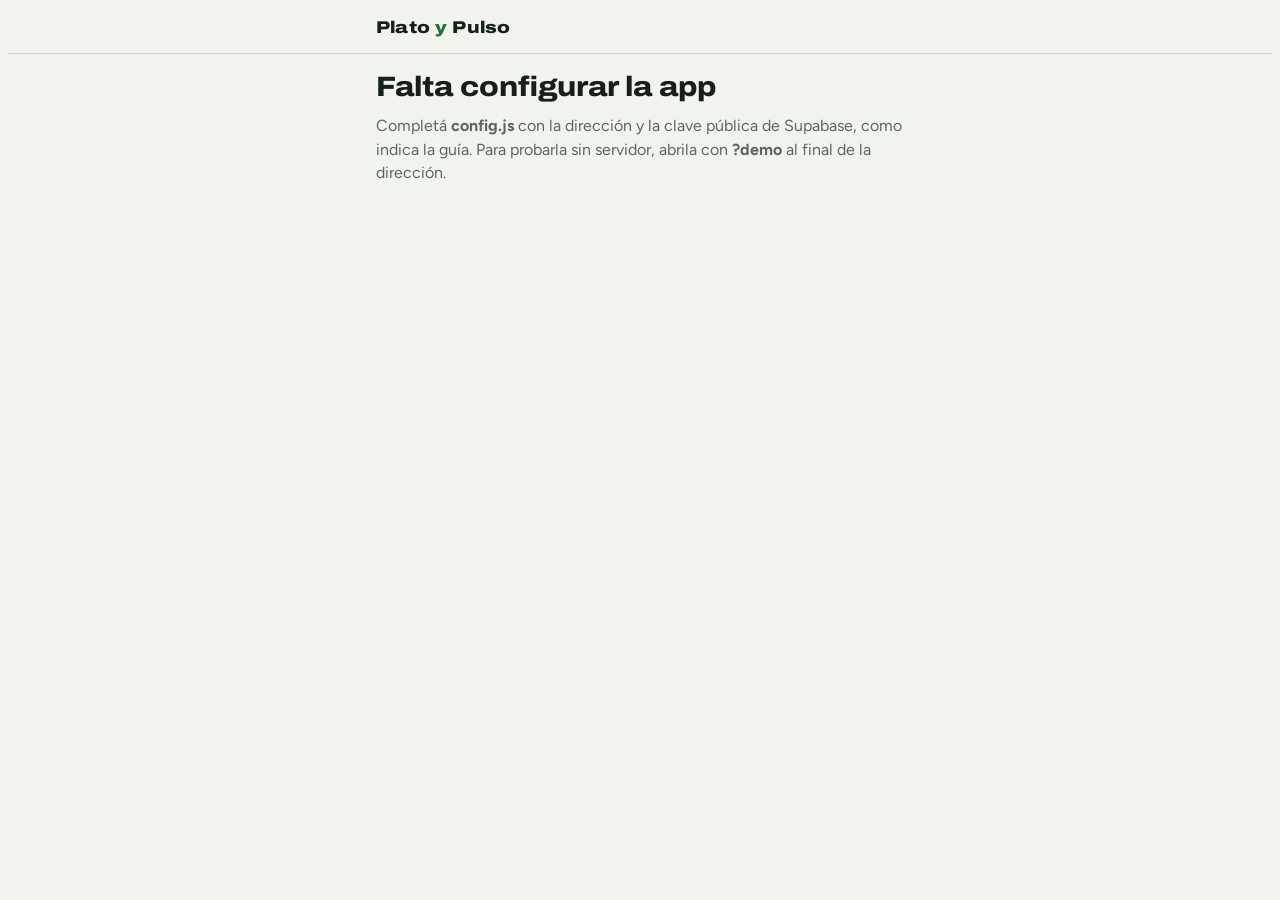
==== web/index.html @ 0698eb81 "Plato y Pulso: primera versión web (app, base de datos, IA y guía) Co-Authored-By: Claude Opus 5.5 <" ====
<!doctype html>
<html lang="es-UY">
<head>
<meta charset="utf-8">
<meta name="viewport" content="width=device-width,initial-scale=1,viewport-fit=cover">
<title>Plato y Pulso</title>
<meta name="description" content="Seguimiento de comidas, entrenamiento y hábitos, con estimaciones y recetas con IA.">
<meta name="theme-color" content="#2D6A3A" media="(prefers-color-scheme: light)">
<meta name="theme-color" content="#101612" media="(prefers-color-scheme: dark)">
<meta name="apple-mobile-web-app-capable" content="yes">
<meta name="apple-mobile-web-app-title" content="Plato y Pulso">
<link rel="manifest" href="manifest.webmanifest">
<link rel="icon" href="icons/icono.svg" type="image/svg+xml">
<link rel="apple-touch-icon" href="icons/apple-touch-icon.png">
<link rel="preconnect" href="https://fonts.googleapis.com">
<link rel="preconnect" href="https://fonts.gstatic.com" crossorigin>
<link rel="stylesheet" href="https://fonts.googleapis.com/css2?family=Archivo:wdth,wght@62..125,100..900&family=Figtree:wght@400;500;600;700&display=swap">
<link rel="stylesheet" href="styles.css">
</head>
<body>

<header class="top">
  <div class="in">
    <div class="brand"><span class="logo" id="logo">Plato <i>y</i> Pulso</span><span class="rt"><span class="sync" id="sync">Cargando…</span><button class="gear" data-a="ajustes" aria-label="Ajustes"><svg viewBox="0 0 24 24" aria-hidden="true"><circle cx="12" cy="12" r="3"/><path d="M19.4 15a1.7 1.7 0 00.3 1.8l.1.1a2 2 0 11-2.8 2.8l-.1-.1a1.7 1.7 0 00-1.8-.3 1.7 1.7 0 00-1 1.5V21a2 2 0 11-4 0v-.1a1.7 1.7 0 00-1.1-1.5 1.7 1.7 0 00-1.8.3l-.1.1a2 2 0 11-2.8-2.8l.1-.1a1.7 1.7 0 00.3-1.8 1.7 1.7 0 00-1.5-1H3a2 2 0 110-4h.1a1.7 1.7 0 001.5-1.1 1.7 1.7 0 00-.3-1.8l-.1-.1a2 2 0 112.8-2.8l.1.1a1.7 1.7 0 001.8.3H9a1.7 1.7 0 001-1.5V3a2 2 0 114 0v.1a1.7 1.7 0 001 1.5 1.7 1.7 0 001.8-.3l.1-.1a2 2 0 112.8 2.8l-.1.1a1.7 1.7 0 00-.3 1.8V9a1.7 1.7 0 001.5 1H21a2 2 0 110 4h-.1a1.7 1.7 0 00-1.5 1z"/></svg></button></span></div>
    <div class="who" id="who" hidden></div>
  </div>
</header>

<main id="app"></main>

<nav class="tabs" aria-label="Secciones">
  <div class="in" id="tabs"></div>
</nav>

<div id="sheet" hidden><div id="sheetPanel" role="dialog" aria-modal="true"></div></div>
<div class="toast" id="toast" hidden></div>


<noscript><p style="padding:16px">Esta app necesita JavaScript.</p></noscript>
<script src="vendor/supabase.js"></script>
<script src="config.js"></script>
<script src="backend.js"></script>
<script src="app.js"></script>
</body>
</html>
---- web/styles.css ----
/* Layout: app de una columna (máx 560px), cabecera fija con selector de persona, pestañas grandes abajo, hojas que suben desde abajo para cargar datos */
:root{
  --bg:#F1F4EC; --surface:#FFFFFF; --sunk:#E6EBDF; --ink:#16201A; --muted:#5A675D; --line:#D3DACB;
  --accent:#2D6A3A; --accent-ink:#FFFFFF; --accent-soft:#DAEADB;
  --kcal:#B0650A; --kcal-soft:#F5E5CB; --prot:#1E6384; --prot-soft:#D4E7F0;
  --veg:#5E8A1E; --veg-soft:#E3EED0; --agua:#2C7FA8;
  --warn:#A3461C; --warn-soft:#F5DFD3;
  --display:"Archivo","Arial Narrow",system-ui,sans-serif;
  --body:"Figtree",system-ui,-apple-system,"Segoe UI",Roboto,sans-serif;
  --r:16px;
}
@media (prefers-color-scheme: dark){:root:not([data-theme="light"]){
  --bg:#101612; --surface:#18211B; --sunk:#212B24; --ink:#E7EEE6; --muted:#98A69B; --line:#2D3930;
  --accent:#7DC08A; --accent-ink:#0D1A10; --accent-soft:#213729;
  --kcal:#E8A54A; --kcal-soft:#382A15; --prot:#72B5D8; --prot-soft:#152F3B;
  --veg:#A6CF5E; --veg-soft:#26321A; --agua:#6EC0E8;
  --warn:#E68B60; --warn-soft:#3A2219; color-scheme:dark;
}}
:root[data-theme="dark"]{
  --bg:#101612; --surface:#18211B; --sunk:#212B24; --ink:#E7EEE6; --muted:#98A69B; --line:#2D3930;
  --accent:#7DC08A; --accent-ink:#0D1A10; --accent-soft:#213729;
  --kcal:#E8A54A; --kcal-soft:#382A15; --prot:#72B5D8; --prot-soft:#152F3B;
  --veg:#A6CF5E; --veg-soft:#26321A; --agua:#6EC0E8;
  --warn:#E68B60; --warn-soft:#3A2219; color-scheme:dark;
}
*{box-sizing:border-box}
[hidden]{display:none!important}
html,body{background:var(--bg)}
body{color:var(--ink);font-family:var(--body);font-size:16px;line-height:1.45;-webkit-text-size-adjust:100%}
body.lock{overflow:hidden}
button{font:inherit;color:inherit;cursor:pointer}
a{color:var(--accent)}
button:focus-visible,input:focus-visible,select:focus-visible,summary:focus-visible,a:focus-visible{outline:3px solid var(--accent);outline-offset:2px}
h1,h2,h3{font-family:var(--display);font-stretch:112%;line-height:1.1;text-wrap:balance;margin:0}
h1{font-size:28px;font-weight:800}
h2{font-size:19px;font-weight:750}
h3{font-size:18px;font-weight:750}
p{margin:0}
.num{font-family:var(--display);font-stretch:72%;font-weight:800;font-variant-numeric:tabular-nums;letter-spacing:-.01em}

.top{position:sticky;top:env(safe-area-inset-top,0px);z-index:20;background:var(--bg);border-bottom:1px solid var(--line)}
.top .in{max-width:560px;margin:0 auto;padding:8px 16px 12px;display:grid;gap:8px}
.brand{display:flex;align-items:center;justify-content:space-between;gap:12px}
.logo{font-family:var(--display);font-weight:850;font-stretch:118%;font-size:17px;letter-spacing:.01em}
.logo i{font-style:normal;color:var(--accent)}
.brand .rt{display:flex;align-items:center;gap:6px;min-width:0}
.sync{font-size:12px;color:var(--muted);text-align:right}
.gear{width:44px;height:44px;border-radius:12px;border:0;background:transparent;display:grid;place-items:center;color:var(--muted)}
.gear svg{width:22px;height:22px;fill:none;stroke:currentColor;stroke-width:1.8;stroke-linecap:round;stroke-linejoin:round}
.who{display:grid;grid-template-columns:1fr 1fr;gap:6px;background:var(--sunk);padding:4px;border-radius:14px}
.who button{min-height:44px;border:0;border-radius:11px;background:transparent;font-weight:650;font-size:16px;color:var(--muted)}
.who button[aria-pressed="true"]{background:var(--surface);color:var(--ink);box-shadow:0 1px 3px rgba(0,0,0,.12)}

main{max-width:560px;margin:0 auto;padding:18px 16px calc(96px + env(safe-area-inset-bottom,0px));display:grid;gap:22px}
.sec{display:grid;gap:12px}
.sec-h{display:flex;align-items:center;justify-content:space-between;gap:12px;flex-wrap:wrap}
.eyebrow{font-size:12px;font-weight:700;letter-spacing:.08em;text-transform:uppercase;color:var(--muted)}
.muted{color:var(--muted)}
.small{font-size:13px}
.coach{background:var(--accent-soft);color:var(--ink);border-radius:var(--r);padding:12px 14px;font-weight:550;display:flex;gap:10px;align-items:flex-start}
.coach::before{content:"";flex:0 0 8px;height:8px;margin-top:8px;border-radius:50%;background:var(--accent)}
.alert{background:var(--warn-soft);border-radius:var(--r);padding:12px 14px;display:grid;gap:8px}
.alert b{color:var(--warn)}
.card{background:var(--surface);border:1px solid var(--line);border-radius:var(--r);padding:14px}
.foot{font-size:12px;color:var(--muted);text-align:center;padding-top:4px}

.btn{min-height:48px;padding:0 18px;border-radius:12px;border:1px solid var(--line);background:var(--surface);font-weight:650;font-size:16px;display:inline-flex;align-items:center;justify-content:center;gap:8px;text-align:center;text-decoration:none;color:var(--ink)}
.btn.pri{background:var(--accent);color:var(--accent-ink);border-color:transparent}
.btn.warn{color:var(--warn);border-color:var(--warn)}
.btn.sm{min-height:40px;padding:0 14px;font-size:14px}
.btn.wide{width:100%}
.btn:disabled{opacity:.55;cursor:default}
.link{border:0;background:none;color:var(--accent);font-weight:650;padding:6px 2px;font-size:15px;min-height:40px}
.row{display:flex;flex-wrap:wrap;gap:8px}
.row>.btn{flex:1 1 140px}
.row.tight>.btn{flex:0 1 auto}

.seg{display:grid;grid-auto-flow:column;grid-auto-columns:1fr;gap:6px;background:var(--sunk);padding:4px;border-radius:14px}
.seg button{min-height:44px;border:0;border-radius:11px;background:transparent;font-weight:600;font-size:15px;color:var(--muted);padding:4px 8px;line-height:1.15}
.seg button[aria-pressed="true"]{background:var(--surface);color:var(--ink);box-shadow:0 1px 3px rgba(0,0,0,.12)}

.tiles{display:grid;grid-template-columns:1fr 1fr;gap:10px}
.tile{border-radius:var(--r);padding:12px 14px;display:grid;gap:2px;align-content:start;min-width:0}
.tile .num{font-size:40px;line-height:1}
.tile .lab{font-size:13px;font-weight:650}
.tile.k{background:var(--kcal-soft)} .tile.k .num,.tile.k .lab{color:var(--kcal)}
.tile.p{background:var(--prot-soft)} .tile.p .num,.tile.p .lab{color:var(--prot)}
.tile.v{background:var(--veg-soft)} .tile.v .num,.tile.v .lab{color:var(--veg)}
.tile.g{background:var(--surface);border:1px solid var(--line)}
.tile.g .num{font-size:32px}
.meter{height:8px;border-radius:99px;background:color-mix(in srgb,currentColor 18%,transparent);overflow:hidden;margin-top:6px}
.meter i{display:block;height:100%;border-radius:inherit;background:currentColor}
.tile.k .meter{color:var(--kcal)} .tile.p .meter{color:var(--prot)}
.meter.veg{color:var(--veg)} .meter.agua{color:var(--agua)}

.slot{display:grid;gap:6px;padding:12px 0;border-top:1px solid var(--line)}
.slot:first-of-type{border-top:0;padding-top:4px}
.slot-h{display:flex;justify-content:space-between;align-items:center;gap:8px;flex-wrap:wrap}
.slot-h b{font-size:15px}
.slot-h .acts{display:flex;gap:4px}
.pdot{font-size:11px;font-weight:700;color:var(--warn);background:var(--warn-soft);border-radius:99px;padding:2px 8px;margin-left:6px;text-transform:uppercase;letter-spacing:.05em}
.entry{width:100%;display:flex;justify-content:space-between;gap:10px;align-items:flex-start;text-align:left;background:var(--bg);border:1px solid var(--line);border-radius:12px;padding:10px 12px;min-height:52px}
.entry .et{display:grid;gap:2px;min-width:0}
.entry .et b{font-weight:600;overflow-wrap:anywhere}
.entry .et small{color:var(--muted);font-size:13px}
.entry .ev{display:grid;justify-items:end;gap:1px;flex:0 0 auto;font-size:14px;font-variant-numeric:tabular-nums;text-align:right}
.k{color:var(--kcal);font-weight:700}
.pr{color:var(--prot);font-weight:700}
.vg{color:var(--veg);font-weight:700}
.tag{font-size:11px;color:var(--muted);text-transform:uppercase;letter-spacing:.06em}
.pend{font-size:13px;color:var(--muted)}
.empty{color:var(--muted);font-size:14px}

.qrow{display:grid;grid-template-columns:1fr auto;gap:4px 12px;align-items:center;padding:10px 0;border-top:1px solid var(--line)}
.qrow:first-of-type{border-top:0}
.qrow .ql{display:grid}
.qrow .ql small{color:var(--muted);font-size:13px}
.qrow .meter{grid-column:1/-1;margin-top:0}
.step{display:flex;align-items:center;gap:6px}
.step button{width:44px;height:44px;border-radius:12px;border:1px solid var(--line);background:var(--bg);font-size:22px;font-weight:600;line-height:1}
.step .num{font-size:26px;min-width:34px;text-align:center}
.qv{display:flex;align-items:baseline;gap:6px}
.qv .num{font-size:26px}

.plan{display:flex;justify-content:space-between;align-items:center;gap:10px;padding:10px 0;border-top:1px dashed var(--line)}
.plan:first-child{border-top:0}
.plan .pt{min-width:0}
.plan .pt small{display:block;color:var(--muted);font-size:12px;text-transform:uppercase;letter-spacing:.06em;font-weight:700}

.datenav{display:grid;grid-template-columns:48px 1fr 48px;gap:8px;align-items:center}
.datenav button.arrow{min-height:48px;border-radius:12px;border:1px solid var(--line);background:var(--surface);font-size:22px}
.datenav button.arrow:disabled{opacity:.4}
.datenav .dl{text-align:center;display:grid}
.datenav .dl b{font-family:var(--display);font-stretch:110%;font-size:17px}

.days{display:grid;gap:8px}
.day{display:grid;grid-template-columns:52px 1fr;gap:12px;align-items:start;text-align:left;width:100%;background:var(--surface);border:1px solid var(--line);border-radius:14px;padding:12px}
.day.today{border-color:var(--accent);box-shadow:inset 0 0 0 1px var(--accent)}
.day .dn{font-family:var(--display);font-stretch:85%;font-weight:800;font-size:20px;text-transform:uppercase}
.day .dc{min-width:0;display:grid;gap:3px;font-size:15px}
.day .dc small{color:var(--muted)}
.day .meals{display:grid;gap:2px;font-size:14px}
.day .meals span b{font-weight:650;color:var(--muted);font-size:12px;text-transform:uppercase;letter-spacing:.05em;margin-right:6px}

.chips{display:flex;flex-wrap:wrap;gap:8px}
.chip{min-height:40px;padding:0 14px;border-radius:999px;border:1px solid var(--line);background:var(--surface);font-size:14px;font-weight:600;text-align:left}
.chip.add::before{content:"+ ";color:var(--accent)}
.chip[aria-pressed="true"]{background:var(--accent-soft);border-color:var(--accent)}
.chip small{color:var(--muted);font-weight:500}
.chiplab{font-size:12px;font-weight:700;text-transform:uppercase;letter-spacing:.07em;color:var(--muted);width:100%}

.pantry{display:grid;gap:6px}
.pantry h3{font-size:14px;font-stretch:100%;text-transform:uppercase;letter-spacing:.07em;color:var(--muted);margin-top:8px}
.pitem{display:flex;justify-content:space-between;gap:10px;align-items:center;width:100%;text-align:left;background:var(--surface);border:1px solid var(--line);border-radius:12px;padding:10px 12px;min-height:50px}
.pitem span{min-width:0;overflow-wrap:anywhere}
.pitem small{color:var(--muted);flex:0 0 auto}
.buy{display:grid;grid-template-columns:1fr 44px;gap:6px}
.buy .pitem{justify-content:flex-start;gap:12px}
.buy .box{flex:0 0 24px;height:24px;border-radius:7px;border:2px solid var(--line);display:grid;place-items:center;color:var(--accent-ink);font-size:15px;font-weight:800}
.buy.hecho .box{background:var(--accent);border-color:var(--accent)}
.buy.hecho .nm{text-decoration:line-through;color:var(--muted)}
.buy .del{border:1px solid var(--line);background:var(--surface);border-radius:12px;font-size:20px;color:var(--muted)}
.buy .org{display:block;font-size:12px;color:var(--muted)}

.rec{background:var(--surface);border:1px solid var(--line);border-radius:var(--r);padding:16px;display:grid;gap:10px}
.rec .rh{display:flex;justify-content:space-between;gap:10px;align-items:flex-start}
.star{flex:0 0 44px;height:44px;border-radius:12px;border:1px solid var(--line);background:var(--bg);font-size:22px;line-height:1;color:var(--muted)}
.star[aria-pressed="true"]{color:var(--kcal);background:var(--kcal-soft);border-color:var(--kcal)}
.rec .meta{font-size:14px;color:var(--muted)}
.rec .meta b{color:var(--ink)}
.falta{background:var(--warn-soft);color:var(--warn);border-radius:10px;padding:8px 10px;font-size:14px;font-weight:600}
.ok{background:var(--accent-soft);color:var(--accent);border-radius:10px;padding:8px 10px;font-size:14px;font-weight:600}
.rec details summary{cursor:pointer;font-weight:650;color:var(--accent);min-height:40px;display:flex;align-items:center}
.rec h4{margin:10px 0 4px;font-size:13px;text-transform:uppercase;letter-spacing:.07em;color:var(--muted)}
.rec ul,.rec ol{margin:0;padding-left:22px;display:grid;gap:4px}
.gen{display:grid;gap:10px;justify-items:start}
.spinner{width:18px;height:18px;border-radius:50%;border:3px solid var(--accent-soft);border-top-color:var(--accent);animation:spin 1s linear infinite;flex:0 0 auto}
@keyframes spin{to{transform:rotate(360deg)}}

.dots{display:flex;gap:6px}
.dot{width:100%;max-width:34px;height:34px;border-radius:10px;background:var(--sunk);display:grid;place-items:center;font-size:11px;font-weight:700;color:var(--muted)}
.dot.on{background:var(--accent);color:var(--accent-ink)}
.dot.fut{background:transparent;border:1px dashed var(--line)}
.chart{position:relative;display:grid;grid-template-columns:repeat(7,1fr);gap:6px;align-items:end}
.chart .col{display:grid;grid-template-rows:18px 110px 18px;gap:4px;justify-items:center}
.chart .v{font-size:11px;color:var(--muted);font-variant-numeric:tabular-nums;align-self:end;white-space:nowrap}
.chart .track{width:100%;max-width:34px;height:110px;display:flex;align-items:flex-end;border-bottom:1px solid var(--line);background:linear-gradient(var(--line) 1px,transparent 1px) 0 0/100% 50%}
.chart .bar{width:100%;border-radius:6px 6px 2px 2px;min-height:0}
.chart .d{font-size:12px;color:var(--muted);font-weight:700}
.chart .col.hoy .d{color:var(--ink)}
.goal{position:absolute;left:0;right:0;border-top:2px dashed var(--muted);pointer-events:none}
.goal span{position:absolute;right:0;top:-17px;font-size:11px;font-weight:700;color:var(--muted);background:var(--surface);padding:0 4px}
.legend{display:flex;justify-content:space-between;align-items:baseline;gap:8px;flex-wrap:wrap}
.types{display:flex;flex-wrap:wrap;gap:6px}
.types span{background:var(--sunk);border-radius:999px;padding:4px 10px;font-size:13px;font-weight:600}
.spark{width:100%;height:auto;display:block;overflow:visible}
.spark polyline{fill:none;stroke:var(--accent);stroke-width:2.5;stroke-linejoin:round;stroke-linecap:round}
.spark circle{fill:var(--surface);stroke:var(--accent);stroke-width:2}
.spark circle.last{fill:var(--accent)}
.prog{display:grid;gap:4px;padding:12px 0;border-top:1px solid var(--line)}
.prog:first-of-type{border-top:0;padding-top:0}
.prog .ph{display:flex;justify-content:space-between;gap:10px;align-items:baseline}
.up{color:var(--accent);font-weight:700}
.down{color:var(--warn);font-weight:700}

.tabs{position:fixed;left:0;right:0;bottom:0;z-index:30;background:var(--surface);border-top:1px solid var(--line);padding-bottom:env(safe-area-inset-bottom,0px)}
.tabs .in{max-width:560px;margin:0 auto;display:grid;grid-template-columns:repeat(6,1fr)}
.tabs button{border:0;background:none;min-height:62px;display:grid;justify-items:center;align-content:center;gap:3px;font-size:11px;font-weight:650;color:var(--muted);padding:6px 2px}
.tabs svg{width:24px;height:24px;fill:none;stroke:currentColor;stroke-width:1.8;stroke-linecap:round;stroke-linejoin:round}
.tabs button[aria-current="page"]{color:var(--accent)}
.tabs button[aria-current="page"] svg{stroke-width:2.3}

#sheet{position:fixed;inset:0;z-index:50;background:rgba(10,16,12,.45);display:flex;align-items:flex-end;justify-content:center}
#sheetPanel{position:relative;background:var(--surface);width:100%;max-width:560px;max-height:92%;overflow:auto;border-radius:22px 22px 0 0;padding:20px 16px calc(20px + env(safe-area-inset-bottom,0px));display:grid;gap:14px;align-content:start}
#sheetPanel .sb{display:grid;gap:14px;align-content:start;min-width:0}
#sheetPanel .sb>h2{padding-right:44px}
.x{position:absolute;top:10px;right:10px;width:44px;height:44px;border-radius:12px;border:0;background:var(--sunk);font-size:24px;line-height:1}
.fld{display:grid;gap:6px;min-width:0}
.fld>span{font-size:14px;font-weight:650}
.inp{width:100%;min-height:50px;font:inherit;font-size:16px;border-radius:12px;border:1px solid var(--line);background:var(--bg);color:var(--ink);padding:0 14px;min-width:0}
textarea.inp{padding:12px 14px;min-height:120px;resize:vertical;font-size:13px}
.opts{display:grid;grid-template-columns:repeat(auto-fit,minmax(88px,1fr));gap:8px}
.opt{min-height:50px;border-radius:12px;border:1px solid var(--line);background:var(--bg);font-weight:600;font-size:15px;padding:4px 8px}
.opt[aria-pressed="true"]{background:var(--accent-soft);border-color:var(--accent);color:var(--ink);box-shadow:inset 0 0 0 1px var(--accent)}
.two{display:grid;grid-template-columns:1fr 1fr;gap:10px}
.three{display:grid;grid-template-columns:1fr 1fr 1fr;gap:10px}
.estbox{background:var(--bg);border:1px solid var(--line);border-radius:14px;padding:12px;display:grid;gap:10px}
.pre{position:relative;display:block}
.pre::before{content:"~";position:absolute;left:12px;top:50%;transform:translateY(-50%);color:var(--muted);font-weight:700}
.pre .inp{padding-left:28px}
.check{display:flex;gap:10px;align-items:center;min-height:44px;font-weight:550}
.check input{width:22px;height:22px;accent-color:var(--accent);flex:0 0 auto}
.hint{font-size:13px;color:var(--muted)}
.hint.p{color:var(--prot);font-weight:600}
.otro{font-size:14px;font-weight:600;color:var(--ink)}
.photo{position:relative;overflow:hidden}
.photo input{position:absolute;inset:0;opacity:0;cursor:pointer}
.ref{display:grid;gap:4px;background:var(--accent-soft);border-radius:14px;padding:12px 14px}
.ref .num{font-size:30px;line-height:1.05}
.refrow{display:flex;flex-wrap:wrap;gap:6px 18px;align-items:baseline}
.exlist{display:grid;gap:8px}
.ex{display:grid;grid-template-columns:1fr 1fr 1fr 44px;gap:6px;background:var(--bg);border:1px solid var(--line);border-radius:12px;padding:8px}
.ex .exn{grid-column:1/-1}
.ex .inp{min-height:44px;background:var(--surface);padding:0 10px}
.ex .rm{border:0;background:var(--sunk);border-radius:10px;font-size:20px}
.ex label{display:grid;gap:2px;font-size:11px;font-weight:700;color:var(--muted);text-transform:uppercase;letter-spacing:.05em;min-width:0}
.sublist{display:grid;gap:8px}
.setrow{display:grid;grid-template-columns:1fr auto;gap:8px;align-items:center;padding:10px 0;border-top:1px solid var(--line)}
.setrow:first-of-type{border-top:0}
.setrow input[type=time]{min-height:44px;width:110px}
.toast{position:fixed;left:50%;transform:translateX(-50%);bottom:calc(76px + env(safe-area-inset-bottom,0px));z-index:60;background:var(--ink);color:var(--bg);padding:12px 16px;border-radius:12px;font-weight:600;max-width:calc(100% - 32px);font-size:14px}
.loading{display:grid;gap:12px;justify-items:center;padding:40px 0;color:var(--muted)}
@media (prefers-reduced-motion: reduce){.spinner{animation:none}}
@media (max-width:370px){.tabs button{font-size:10px}.tile .num{font-size:34px}}

/* ---------- App propia: entrada, selector de personas, marca ---------- */
body.entrada .tabs,body.entrada .gear{display:none}
body.entrada main{padding-bottom:calc(32px + env(safe-area-inset-bottom,0px))}
.hero h1{font-size:34px}
.hero p{max-width:40ch}
p.alert{color:var(--warn);font-weight:600}
.selwho{display:grid;grid-template-columns:auto 1fr;gap:10px;align-items:center;grid-column:1/-1;padding:0 6px}
.who:has(.selwho){display:block;background:transparent;padding:0}
.selwho select{min-height:44px}
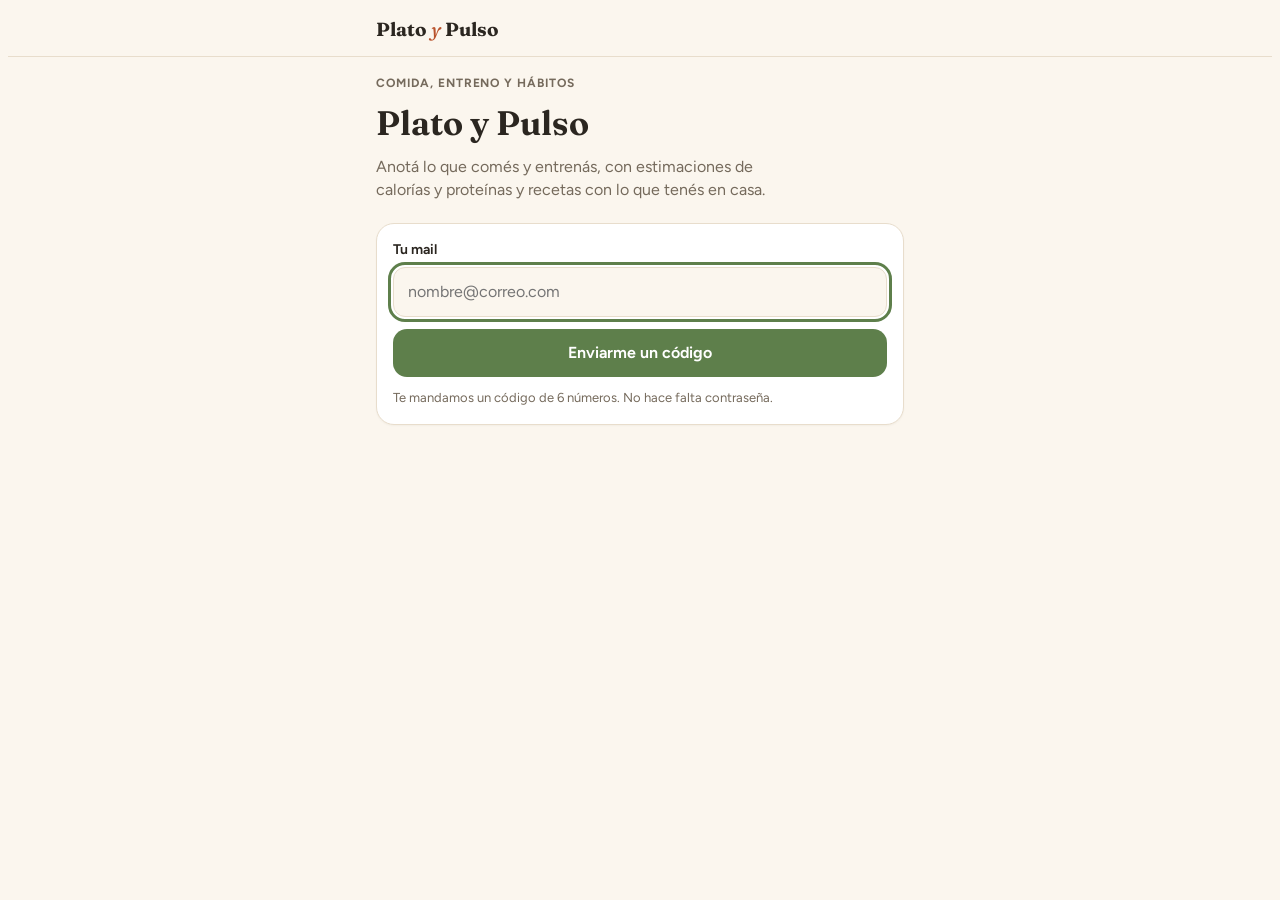
==== commit 6619a4e3: "Rediseño estilo Cálido: crema, oliva y terracota, títulos en Fraunces - Paleta nueva en modo claro y" ====
--- a/web/index.html
+++ b/web/index.html
@@ -5,8 +5,8 @@
 <meta name="viewport" content="width=device-width,initial-scale=1,viewport-fit=cover">
 <title>Plato y Pulso</title>
 <meta name="description" content="Seguimiento de comidas, entrenamiento y hábitos, con estimaciones y recetas con IA.">
-<meta name="theme-color" content="#2D6A3A" media="(prefers-color-scheme: light)">
-<meta name="theme-color" content="#101612" media="(prefers-color-scheme: dark)">
+<meta name="theme-color" content="#FBF6EE" media="(prefers-color-scheme: light)">
+<meta name="theme-color" content="#17140F" media="(prefers-color-scheme: dark)">
 <meta name="apple-mobile-web-app-capable" content="yes">
 <meta name="apple-mobile-web-app-title" content="Plato y Pulso">
 <link rel="manifest" href="manifest.webmanifest">
@@ -14,7 +14,7 @@
 <link rel="apple-touch-icon" href="icons/apple-touch-icon.png">
 <link rel="preconnect" href="https://fonts.googleapis.com">
 <link rel="preconnect" href="https://fonts.gstatic.com" crossorigin>
-<link rel="stylesheet" href="https://fonts.googleapis.com/css2?family=Archivo:wdth,wght@62..125,100..900&family=Figtree:wght@400;500;600;700&display=swap">
+<link rel="stylesheet" href="https://fonts.googleapis.com/css2?family=Fraunces:opsz,wght@9..144,500..700&family=Figtree:wght@400;500;600;700&display=swap">
 <link rel="stylesheet" href="styles.css">
 </head>
 <body>
--- a/web/styles.css
+++ b/web/styles.css
@@ -1,27 +1,28 @@
-/* Layout: app de una columna (máx 560px), cabecera fija con selector de persona, pestañas grandes abajo, hojas que suben desde abajo para cargar datos */
+/* Estilo "Cálido": crema, oliva y terracota; títulos en Fraunces.
+   Layout: app de una columna (máx 560px), cabecera fija con selector de persona, pestañas grandes abajo, hojas que suben desde abajo para cargar datos */
 :root{
-  --bg:#F1F4EC; --surface:#FFFFFF; --sunk:#E6EBDF; --ink:#16201A; --muted:#5A675D; --line:#D3DACB;
-  --accent:#2D6A3A; --accent-ink:#FFFFFF; --accent-soft:#DAEADB;
-  --kcal:#B0650A; --kcal-soft:#F5E5CB; --prot:#1E6384; --prot-soft:#D4E7F0;
-  --veg:#5E8A1E; --veg-soft:#E3EED0; --agua:#2C7FA8;
-  --warn:#A3461C; --warn-soft:#F5DFD3;
-  --display:"Archivo","Arial Narrow",system-ui,sans-serif;
+  --bg:#FBF6EE; --surface:#FFFFFF; --sunk:#F3EADD; --ink:#2B2620; --muted:#756A5C; --line:#E8DDCC;
+  --accent:#5E7F4B; --accent-ink:#FFFFFF; --accent-soft:#E7EDDC;
+  --kcal:#9C6514; --kcal-soft:#F6E8CC; --prot:#B9532C; --prot-soft:#F8E1D5;
+  --veg:#2F7D63; --veg-soft:#DDEEE6; --agua:#2F6F96;
+  --warn:#A8382A; --warn-soft:#F6DCD6;
+  --display:"Fraunces",Georgia,"Times New Roman",serif;
   --body:"Figtree",system-ui,-apple-system,"Segoe UI",Roboto,sans-serif;
-  --r:16px;
+  --r:18px;
 }
 @media (prefers-color-scheme: dark){:root:not([data-theme="light"]){
-  --bg:#101612; --surface:#18211B; --sunk:#212B24; --ink:#E7EEE6; --muted:#98A69B; --line:#2D3930;
-  --accent:#7DC08A; --accent-ink:#0D1A10; --accent-soft:#213729;
-  --kcal:#E8A54A; --kcal-soft:#382A15; --prot:#72B5D8; --prot-soft:#152F3B;
-  --veg:#A6CF5E; --veg-soft:#26321A; --agua:#6EC0E8;
-  --warn:#E68B60; --warn-soft:#3A2219; color-scheme:dark;
+  --bg:#17140F; --surface:#221E18; --sunk:#2C2720; --ink:#F1EADF; --muted:#B3A795; --line:#3A332A;
+  --accent:#A3C48A; --accent-ink:#17200F; --accent-soft:#2D3625;
+  --kcal:#E5B05A; --kcal-soft:#3A2E17; --prot:#F09A74; --prot-soft:#3E241A;
+  --veg:#7CC6AA; --veg-soft:#1D3329; --agua:#7DB8DC;
+  --warn:#F08C76; --warn-soft:#3E201A; color-scheme:dark;
 }}
 :root[data-theme="dark"]{
-  --bg:#101612; --surface:#18211B; --sunk:#212B24; --ink:#E7EEE6; --muted:#98A69B; --line:#2D3930;
-  --accent:#7DC08A; --accent-ink:#0D1A10; --accent-soft:#213729;
-  --kcal:#E8A54A; --kcal-soft:#382A15; --prot:#72B5D8; --prot-soft:#152F3B;
-  --veg:#A6CF5E; --veg-soft:#26321A; --agua:#6EC0E8;
-  --warn:#E68B60; --warn-soft:#3A2219; color-scheme:dark;
+  --bg:#17140F; --surface:#221E18; --sunk:#2C2720; --ink:#F1EADF; --muted:#B3A795; --line:#3A332A;
+  --accent:#A3C48A; --accent-ink:#17200F; --accent-soft:#2D3625;
+  --kcal:#E5B05A; --kcal-soft:#3A2E17; --prot:#F09A74; --prot-soft:#3E241A;
+  --veg:#7CC6AA; --veg-soft:#1D3329; --agua:#7DB8DC;
+  --warn:#F08C76; --warn-soft:#3E201A; color-scheme:dark;
 }
 *{box-sizing:border-box}
 [hidden]{display:none!important}
@@ -31,18 +32,18 @@
 button{font:inherit;color:inherit;cursor:pointer}
 a{color:var(--accent)}
 button:focus-visible,input:focus-visible,select:focus-visible,summary:focus-visible,a:focus-visible{outline:3px solid var(--accent);outline-offset:2px}
-h1,h2,h3{font-family:var(--display);font-stretch:112%;line-height:1.1;text-wrap:balance;margin:0}
-h1{font-size:28px;font-weight:800}
-h2{font-size:19px;font-weight:750}
-h3{font-size:18px;font-weight:750}
+h1,h2,h3{font-family:var(--display);font-optical-sizing:auto;line-height:1.15;text-wrap:balance;margin:0}
+h1{font-size:28px;font-weight:650}
+h2{font-size:20px;font-weight:600}
+h3{font-size:18px;font-weight:600}
 p{margin:0}
-.num{font-family:var(--display);font-stretch:72%;font-weight:800;font-variant-numeric:tabular-nums;letter-spacing:-.01em}
+.num{font-family:var(--body);font-weight:700;font-variant-numeric:tabular-nums;letter-spacing:-.02em}
 
 .top{position:sticky;top:env(safe-area-inset-top,0px);z-index:20;background:var(--bg);border-bottom:1px solid var(--line)}
 .top .in{max-width:560px;margin:0 auto;padding:8px 16px 12px;display:grid;gap:8px}
 .brand{display:flex;align-items:center;justify-content:space-between;gap:12px}
-.logo{font-family:var(--display);font-weight:850;font-stretch:118%;font-size:17px;letter-spacing:.01em}
-.logo i{font-style:normal;color:var(--accent)}
+.logo{font-family:var(--display);font-weight:700;font-size:19px;letter-spacing:0}
+.logo i{font-style:italic;font-weight:500;color:var(--prot)}
 .brand .rt{display:flex;align-items:center;gap:6px;min-width:0}
 .sync{font-size:12px;color:var(--muted);text-align:right}
 .gear{width:44px;height:44px;border-radius:12px;border:0;background:transparent;display:grid;place-items:center;color:var(--muted)}
@@ -61,10 +62,10 @@
 .coach::before{content:"";flex:0 0 8px;height:8px;margin-top:8px;border-radius:50%;background:var(--accent)}
 .alert{background:var(--warn-soft);border-radius:var(--r);padding:12px 14px;display:grid;gap:8px}
 .alert b{color:var(--warn)}
-.card{background:var(--surface);border:1px solid var(--line);border-radius:var(--r);padding:14px}
+.card{background:var(--surface);border:1px solid var(--line);border-radius:var(--r);padding:16px;box-shadow:0 1px 2px rgba(60,40,20,.04)}
 .foot{font-size:12px;color:var(--muted);text-align:center;padding-top:4px}
 
-.btn{min-height:48px;padding:0 18px;border-radius:12px;border:1px solid var(--line);background:var(--surface);font-weight:650;font-size:16px;display:inline-flex;align-items:center;justify-content:center;gap:8px;text-align:center;text-decoration:none;color:var(--ink)}
+.btn{min-height:48px;padding:0 18px;border-radius:14px;border:1px solid var(--line);background:var(--surface);font-weight:650;font-size:16px;display:inline-flex;align-items:center;justify-content:center;gap:8px;text-align:center;text-decoration:none;color:var(--ink)}
 .btn.pri{background:var(--accent);color:var(--accent-ink);border-color:transparent}
 .btn.warn{color:var(--warn);border-color:var(--warn)}
 .btn.sm{min-height:40px;padding:0 14px;font-size:14px}
@@ -131,12 +132,12 @@
 .datenav button.arrow{min-height:48px;border-radius:12px;border:1px solid var(--line);background:var(--surface);font-size:22px}
 .datenav button.arrow:disabled{opacity:.4}
 .datenav .dl{text-align:center;display:grid}
-.datenav .dl b{font-family:var(--display);font-stretch:110%;font-size:17px}
+.datenav .dl b{font-family:var(--display);font-weight:600;font-size:18px}
 
 .days{display:grid;gap:8px}
 .day{display:grid;grid-template-columns:52px 1fr;gap:12px;align-items:start;text-align:left;width:100%;background:var(--surface);border:1px solid var(--line);border-radius:14px;padding:12px}
 .day.today{border-color:var(--accent);box-shadow:inset 0 0 0 1px var(--accent)}
-.day .dn{font-family:var(--display);font-stretch:85%;font-weight:800;font-size:20px;text-transform:uppercase}
+.day .dn{font-family:var(--display);font-weight:650;font-size:20px}
 .day .dc{min-width:0;display:grid;gap:3px;font-size:15px}
 .day .dc small{color:var(--muted)}
 .day .meals{display:grid;gap:2px;font-size:14px}
@@ -208,7 +209,8 @@
 .tabs button{border:0;background:none;min-height:62px;display:grid;justify-items:center;align-content:center;gap:3px;font-size:11px;font-weight:650;color:var(--muted);padding:6px 2px}
 .tabs svg{width:24px;height:24px;fill:none;stroke:currentColor;stroke-width:1.8;stroke-linecap:round;stroke-linejoin:round}
 .tabs button[aria-current="page"]{color:var(--accent)}
-.tabs button[aria-current="page"] svg{stroke-width:2.3}
+.tabs button[aria-current="page"] svg{stroke-width:2.2;background:var(--accent-soft)}
+.tabs svg{box-sizing:content-box;padding:3px 14px;border-radius:99px;transition:background .15s}
 
 #sheet{position:fixed;inset:0;z-index:50;background:rgba(10,16,12,.45);display:flex;align-items:flex-end;justify-content:center}
 #sheetPanel{position:relative;background:var(--surface);width:100%;max-width:560px;max-height:92%;overflow:auto;border-radius:22px 22px 0 0;padding:20px 16px calc(20px + env(safe-area-inset-bottom,0px));display:grid;gap:14px;align-content:start}
@@ -262,3 +264,5 @@
 .selwho{display:grid;grid-template-columns:auto 1fr;gap:10px;align-items:center;grid-column:1/-1;padding:0 6px}
 .who:has(.selwho){display:block;background:transparent;padding:0}
 .selwho select{min-height:44px}
+.chk{display:flex;gap:10px;align-items:flex-start;margin:12px 0;font-size:15px;line-height:1.4;cursor:pointer}
+.chk input{width:20px;height:20px;margin-top:1px;flex:none;accent-color:var(--accent)}
